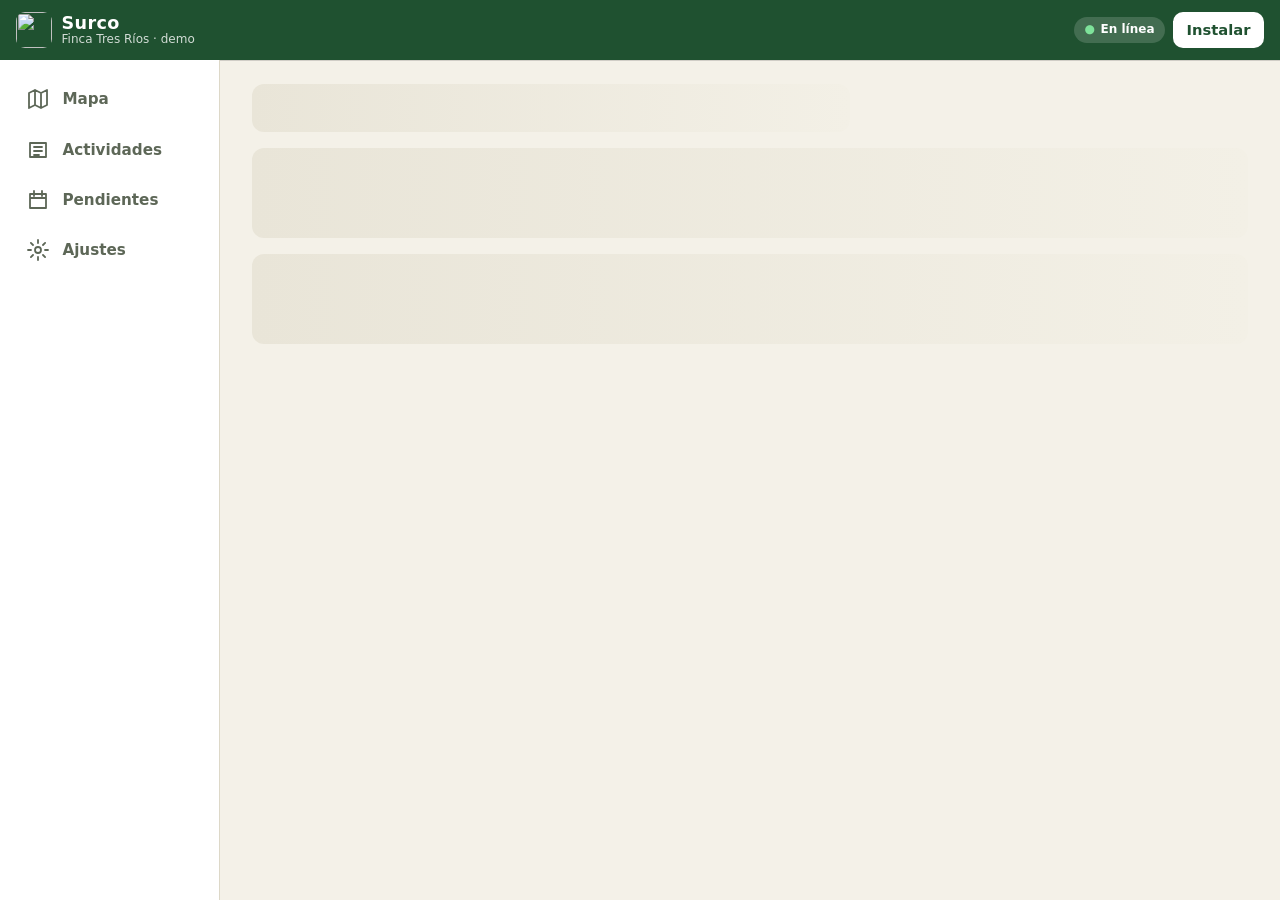
==== index.html @ b9d20996 "feat(shell): App Shell responsivo con navegación inferior/lateral" ====
<!doctype html>
<html lang="es">
<head>
  <meta charset="utf-8">
  <meta name="viewport" content="width=device-width, initial-scale=1, viewport-fit=cover">
  <title>Surco — Mapa de campo</title>
  <meta name="description" content="Mapa electrónico de cultivos con estado por planta, actividades con foto y GPS, y avisos de pendientes. Funciona sin conexión.">
  <meta name="theme-color" content="#1f5130">
  <link rel="manifest" href="manifest.json">
  <link rel="icon" type="image/png" sizes="32x32" href="icons/favicon-32.png">
  <link rel="apple-touch-icon" href="icons/apple-touch-icon.png">
  <meta name="apple-mobile-web-app-capable" content="yes">
  <meta name="apple-mobile-web-app-title" content="Surco">
  <link rel="stylesheet" href="css/app.css">
  <script type="module" src="js/app.js"></script>
</head>
<body>
  <!-- ===================== APP SHELL (parte estática) ===================== -->
  <div class="shell">
    <header class="barra">
      <a class="marca" href="#/mapa" aria-label="Surco, ir al mapa">
        <img src="icons/icon-192.png" alt="" width="36" height="36">
        <span><strong>Surco</strong><small>Finca Tres Ríos · demo</small></span>
      </a>
      <div class="barra-acciones">
        <span id="estado-red" class="chip-red" role="status">En línea</span>
        <button type="button" id="btn-instalar" class="btn btn-claro" hidden>Instalar</button>
      </div>
    </header>

    <nav class="navegacion" aria-label="Secciones">
      <a href="#/mapa" data-ruta="mapa">
        <svg viewBox="0 0 24 24" aria-hidden="true"><path d="M3 6l6-3 6 3 6-3v15l-6 3-6-3-6 3z M9 3v15 M15 6v15"/></svg>
        <span>Mapa</span>
      </a>
      <a href="#/actividades" data-ruta="actividades">
        <svg viewBox="0 0 24 24" aria-hidden="true"><path d="M4 5h16v14H4z M8 9h8 M8 13h8 M8 17h5"/></svg>
        <span>Actividades</span>
      </a>
      <a href="#/pendientes" data-ruta="pendientes">
        <svg viewBox="0 0 24 24" aria-hidden="true"><path d="M4 6h16v14H4z M4 10h16 M8 3v5 M16 3v5"/></svg>
        <span>Pendientes</span>
        <b id="badge-pendientes" class="badge" hidden>0</b>
      </a>
      <a href="#/ajustes" data-ruta="ajustes">
        <svg viewBox="0 0 24 24" aria-hidden="true"><circle cx="12" cy="12" r="3"/><path d="M12 2v3 M12 19v3 M2 12h3 M19 12h3 M4.9 4.9l2.1 2.1 M17 17l2.1 2.1 M4.9 19.1L7 17 M17 7l2.1-2.1"/></svg>
        <span>Ajustes</span>
      </a>
    </nav>

    <!-- ===================== CONTENIDO DINÁMICO (CSR) ===================== -->
    <main id="vista" tabindex="-1">
      <div class="esqueleto" aria-label="Cargando">
        <div></div><div></div><div></div>
      </div>
    </main>
  </div>

  <div id="toasts" class="toasts" aria-live="polite"></div>
  <dialog id="dialogo"></dialog>

  <noscript><p class="panel">Surco necesita JavaScript activado.</p></noscript>
</body>
</html>
---- css/app.css ----
/* =============================================================
   Surco — estilos del App Shell y de las vistas
   Móvil primero · tableta (≥ 700 px) · escritorio (≥ 1024 px)
   ============================================================= */

:root {
  --verde-900: #143a22;
  --verde-800: #1f5130;
  --verde-600: #2f7a47;
  --verde-100: #e3efe4;
  --fondo: #f4f1e8;
  --superficie: #ffffff;
  --borde: #ddd8c8;
  --texto: #1d2a1f;
  --texto-suave: #5d6757;
  --e-bueno: #2e9d4f;
  --e-deshidratada: #e3a90f;
  --e-enferma: #d64545;
  --e-quitar: #6b3fa0;
  --e-hueco: #ffffff;
  --radio: 12px;
  --sombra: 0 1px 2px rgb(0 0 0 / .06), 0 4px 14px rgb(0 0 0 / .06);
  --alto-barra: 60px;
  --alto-nav: 64px;
  color-scheme: light;
}

* { box-sizing: border-box; }
html { -webkit-text-size-adjust: 100%; }
body {
  margin: 0;
  font-family: system-ui, -apple-system, "Segoe UI", Roboto, "Helvetica Neue", Arial, sans-serif;
  font-size: 16px;
  line-height: 1.45;
  color: var(--texto);
  background: var(--fondo);
}
h1, h2, h3 { line-height: 1.2; margin: 0; }
h1 { font-size: 1.45rem; }
h2 { font-size: 1.05rem; }
h3 { font-size: .95rem; margin-top: 1rem; }
code { font-family: ui-monospace, "Cascadia Mono", Consolas, monospace; font-size: .85em; background: var(--verde-100); padding: .1em .35em; border-radius: 4px; }
a { color: var(--verde-600); }
img { max-width: 100%; display: block; }
:focus-visible { outline: 3px solid #f0b429; outline-offset: 2px; }

/* ---------------- App Shell ---------------- */

.shell {
  min-height: 100vh;
  display: grid;
  grid-template-rows: var(--alto-barra) 1fr;
  grid-template-areas: "barra" "contenido";
}

.barra {
  grid-area: barra;
  position: sticky; top: 0; z-index: 20;
  display: flex; align-items: center; justify-content: space-between; gap: .75rem;
  padding: 0 max(1rem, env(safe-area-inset-right)) 0 max(1rem, env(safe-area-inset-left));
  background: var(--verde-800);
  color: #fff;
  box-shadow: 0 1px 0 rgb(0 0 0 / .15);
}
.marca { display: flex; align-items: center; gap: .6rem; color: inherit; text-decoration: none; min-width: 0; }
.marca img { border-radius: 9px; }
.marca span { display: flex; flex-direction: column; line-height: 1.1; }
.marca strong { font-size: 1.1rem; letter-spacing: .02em; }
.marca small { opacity: .8; font-size: .75rem; white-space: nowrap; }
.barra-acciones { display: flex; align-items: center; gap: .5rem; }

.chip-red {
  font-size: .75rem; font-weight: 600;
  padding: .3rem .65rem; border-radius: 99px;
  background: rgb(255 255 255 / .16);
}
.chip-red::before { content: "●"; color: #7ee29a; margin-right: .35rem; }
.chip-red.offline { background: #fde7c4; color: #6b4300; }
.chip-red.offline::before { color: #d98200; }

.navegacion {
  position: fixed; inset: auto 0 0 0; z-index: 20;
  height: calc(var(--alto-nav) + env(safe-area-inset-bottom));
  padding-bottom: env(safe-area-inset-bottom);
  display: grid; grid-template-columns: repeat(4, 1fr);
  background: var(--superficie);
  border-top: 1px solid var(--borde);
}
.navegacion a {
  position: relative;
  display: flex; flex-direction: column; align-items: center; justify-content: center; gap: .15rem;
  color: var(--texto-suave); text-decoration: none; font-size: .72rem; font-weight: 600;
}
.navegacion svg { width: 24px; height: 24px; fill: none; stroke: currentColor; stroke-width: 1.8; stroke-linecap: round; stroke-linejoin: round; }
.navegacion a[aria-current="page"] { color: var(--verde-800); }
.navegacion a[aria-current="page"]::after {
  content: ""; position: absolute; top: 0; left: 30%; right: 30%; height: 3px; border-radius: 0 0 3px 3px; background: var(--verde-800);
}
.badge {
  position: absolute; top: 6px; left: calc(50% + 6px);
  min-width: 1.2rem; height: 1.2rem; padding: 0 .3rem; border-radius: 99px;
  background: var(--e-enferma); color: #fff; font-size: .7rem; line-height: 1.2rem; text-align: center;
}

main {
  grid-area: contenido;
  width: 100%; max-width: 1200px; margin: 0 auto;
  padding: 1rem 1rem calc(var(--alto-nav) + env(safe-area-inset-bottom) + 1.5rem);
  outline: none;
}

/* Tableta y escritorio: la navegación pasa a la izquierda */
@media (min-width: 1024px) {
  .shell {
    grid-template-columns: 220px 1fr;
    grid-template-areas: "barra barra" "nav contenido";
  }
  .navegacion {
    grid-area: nav;
    position: sticky; top: var(--alto-barra); inset: auto;
    height: calc(100vh - var(--alto-barra));
    display: flex; flex-direction: column; gap: .25rem;
    padding: 1rem .75rem; border-top: 0; border-right: 1px solid var(--borde);
  }
  .navegacion a { flex-direction: row; justify-content: flex-start; gap: .75rem; padding: .7rem .9rem; border-radius: 10px; font-size: .95rem; }
  .navegacion a[aria-current="page"] { background: var(--verde-100); }
  .navegacion a[aria-current="page"]::after { display: none; }
  .badge { position: static; margin-left: auto; }
  main { padding: 1.5rem 2rem 2rem; }
}

/* Esqueleto de carga (lo primero que se ve, antes del contenido) */
.esqueleto { display: grid; gap: 1rem; }
.esqueleto div { height: 90px; border-radius: var(--radio); background: linear-gradient(90deg, #e9e5d8, #f3f0e6, #e9e5d8); background-size: 200% 100%; animation: brillo 1.2s infinite; }
.esqueleto div:first-child { height: 48px; width: 60%; }
@keyframes brillo { to { background-position: -200% 0; } }

/* ---------------- Componentes ---------------- */

.encabezado-vista { display: flex; flex-wrap: wrap; align-items: flex-end; justify-content: space-between; gap: .75rem 1rem; margin-bottom: 1rem; }
.sub { color: var(--texto-suave); font-size: .88rem; margin: .2rem 0 0; }
.nota { color: var(--texto-suave); font-size: .85rem; }
.vacio { color: var(--texto-suave); padding: 1rem; text-align: center; list-style: none; }

.btn {
  display: inline-flex; align-items: center; justify-content: center; gap: .4rem;
  min-height: 44px; padding: .55rem 1rem;
  border: 1px solid var(--borde); border-radius: 10px;
  background: var(--superficie); color: var(--texto);
  font: inherit; font-weight: 600; font-size: .92rem; text-decoration: none; cursor: pointer;
}
.btn:hover { border-color: var(--verde-600); }
.btn:disabled { opacity: .55; cursor: progress; }
.btn-primario { background: var(--verde-800); border-color: var(--verde-800); color: #fff; }
.btn-primario:hover { background: var(--verde-900); }
.btn-secundario { background: var(--verde-100); border-color: transparent; color: var(--verde-900); }
.btn-peligro { background: #fbe9e9; border-color: transparent; color: #9b2020; }
.btn-claro { background: #fff; color: var(--verde-800); border: 0; min-height: 36px; padding: .35rem .85rem; }
.btn-chico { min-height: 38px; padding: .35rem .7rem; font-size: .82rem; }
.btn-grande { min-height: 52px; padding: .75rem 1.5rem; font-size: 1rem; }
.btn-icono { width: 44px; height: 44px; border: 0; border-radius: 50%; background: var(--fondo); font-size: 1.1rem; cursor: pointer; }
.fila-botones { display: flex; flex-wrap: wrap; gap: .5rem; margin-top: .75rem; }
.fila-botones.fin { justify-content: flex-end; }

.chip { display: inline-flex; align-items: center; gap: .3rem; padding: .25rem .6rem; border-radius: 99px; background: var(--verde-100); color: var(--verde-900); font-size: .78rem; font-weight: 600; text-decoration: none; }
.chip-gris { background: #eeece4; color: var(--texto-suave); }
.permiso-granted { background: #dcf3e2; color: #17602f; }
.permiso-denied { background: #fbe0e0; color: #8f1d1d; }
.permiso-prompt { background: #fff1cc; color: #6b4b00; }
.permiso-no-soportado { background: #eeece4; color: var(--texto-suave); }

.panel { background: var(--superficie); border: 1px solid var(--borde); border-radius: var(--radio); padding: 1rem; box-shadow: var(--sombra); }
.panel h2 { margin-bottom: .75rem; }
.panel.alerta { border-color: #e9b4b4; }
.rejilla-paneles { display: grid; gap: 1rem; }
@media (min-width: 700px) { .rejilla-paneles { grid-template-columns: 1fr 1fr; } }

.estado-api { font-size: .85rem; color: var(--texto-suave); margin: .5rem 0 0; min-height: 1.2em; }
.estado-api.alerta, .error-form { color: #a32121; font-weight: 600; }
.error-form { min-height: 1.2em; }

.punto { display: inline-block; width: .85rem; height: .85rem; border-radius: 4px; vertical-align: -1px; margin-right: .35rem; border: 1px solid rgb(0 0 0 / .15); }

/* ---------------- Mapa ---------------- */

.clima { display: grid; gap: .1rem; padding: .55rem .85rem; border-radius: 10px; background: var(--superficie); border: 1px solid var(--borde); font-size: .82rem; min-width: 12rem; }
.clima strong { font-size: 1.25rem; color: var(--verde-800); }
.clima small { color: var(--texto-suave); }

.tabs { display: flex; gap: .5rem; overflow-x: auto; padding-bottom: .25rem; margin-bottom: .75rem; scrollbar-width: thin; }
.tab { flex: 0 0 auto; display: flex; flex-direction: column; padding: .5rem .9rem; border-radius: 10px; border: 1px solid var(--borde); background: var(--superficie); color: var(--texto); text-decoration: none; font-weight: 600; font-size: .9rem; }
.tab small { font-weight: 400; color: var(--texto-suave); font-size: .75rem; }
.tab[aria-current="page"] { background: var(--verde-800); border-color: var(--verde-800); color: #fff; }
.tab[aria-current="page"] small { color: rgb(255 255 255 / .8); }

.resumen { display: grid; grid-template-columns: repeat(auto-fit, minmax(118px, 1fr)); gap: .5rem; margin-bottom: .75rem; }
.kpi { background: var(--superficie); border: 1px solid var(--borde); border-radius: 10px; padding: .55rem .75rem; display: flex; flex-direction: column; }
.kpi strong { font-size: 1.2rem; }
.kpi span:last-child { font-size: .75rem; color: var(--texto-suave); }
.semaforo-verde { border-left: 6px solid var(--e-bueno); }
.semaforo-amarillo { border-left: 6px solid var(--e-deshidratada); }
.semaforo-rojo { border-left: 6px solid var(--e-enferma); }

.mapa-scroll { overflow-x: auto; background: #ebe5d2; border-radius: var(--radio); padding: .75rem; border: 1px solid var(--borde); -webkit-overflow-scrolling: touch; }
.mapa {
  display: grid;
  grid-template-columns: 2.6rem repeat(var(--columnas), minmax(2.35rem, 1fr));
  gap: 5px;
  min-width: max-content;
}
@media (min-width: 1024px) { .mapa { min-width: 0; } }
.mapa-col, .mapa-surco, .mapa-esquina { display: grid; place-items: center; font-size: .7rem; font-weight: 700; color: var(--texto-suave); }
.mapa-surco { background: #ddd5bc; border-radius: 6px; color: #4b4535; }
.planta {
  aspect-ratio: 1; min-height: 2.35rem;
  border: 2px solid rgb(0 0 0 / .12); border-radius: 50%;
  font: 700 .78rem/1 system-ui, sans-serif; color: #fff; cursor: pointer;
  text-shadow: 0 1px 1px rgb(0 0 0 / .35);
  transition: transform .1s;
}
.planta:hover { transform: scale(1.1); }
.planta:active { transform: scale(.95); }
.e-bueno { background: var(--e-bueno); }
.e-deshidratada { background: var(--e-deshidratada); }
.e-enferma { background: var(--e-enferma); }
.e-quitar { background: var(--e-quitar); }
.e-hueco { background: var(--e-hueco); }
.planta.e-hueco { border: 2px dashed #8a8370; color: #8a8370; text-shadow: none; background: transparent; }
.planta.e-quitar { background: repeating-linear-gradient(45deg, var(--e-quitar) 0 4px, #8a5cc4 4px 8px); }
.punto.e-hueco { border-style: dashed; border-color: #8a8370; }

.leyenda { display: flex; flex-wrap: wrap; gap: .4rem 1rem; padding: 0; margin: .9rem 0 .25rem; list-style: none; font-size: .85rem; }

/* ---------------- Diálogos ---------------- */

dialog { width: min(560px, calc(100vw - 1.5rem)); max-height: calc(100vh - 2rem); padding: 0; border: 0; border-radius: 16px; box-shadow: 0 20px 60px rgb(0 0 0 / .3); }
dialog::backdrop { background: rgb(20 30 20 / .55); }
@media (max-width: 699px) {
  dialog[open] { margin: auto 0 0; width: 100vw; max-width: 100vw; border-radius: 18px 18px 0 0; }
}
.ficha { padding: 1rem 1.1rem 1.1rem; }
.ficha-cabecera { display: flex; justify-content: space-between; align-items: flex-start; gap: 1rem; }
.ficha-cabecera h2 { font-size: 1.2rem; margin: .1rem 0 .3rem; }
.estados { border: 0; padding: 0; margin: 1rem 0 0; display: grid; grid-template-columns: 1fr 1fr; gap: .4rem; }
.estados legend { font-weight: 700; font-size: .95rem; margin-bottom: .4rem; }
.opcion-estado { display: flex; align-items: center; gap: .2rem; padding: .55rem .6rem; border: 1px solid var(--borde); border-radius: 10px; cursor: pointer; font-size: .88rem; }
.opcion-estado:has(input:checked) { border-color: var(--verde-800); background: var(--verde-100); font-weight: 600; }
.opcion-estado input { accent-color: var(--verde-800); }
.historial { list-style: none; padding: 0; margin: .5rem 0 0; display: grid; gap: .5rem; max-height: 220px; overflow: auto; }
.historial li { display: flex; gap: .6rem; align-items: center; font-size: .88rem; padding: .5rem; border-radius: 8px; background: var(--fondo); }
.historial img { width: 52px; height: 52px; object-fit: cover; border-radius: 6px; flex: none; }
.ficha-acciones { display: flex; justify-content: space-between; gap: .5rem; margin-top: 1rem; flex-wrap: wrap; }

.camara { padding: 1rem; }
.camara video { width: 100%; border-radius: 10px; background: #000; aspect-ratio: 4 / 3; object-fit: cover; }

/* ---------------- Formularios ---------------- */

.formulario { display: grid; gap: 1rem; }
.campos { display: grid; gap: .8rem; }
@media (min-width: 700px) { .campos { grid-template-columns: 1fr 1fr; } .ancho { grid-column: 1 / -1; } }
label { display: grid; gap: .3rem; font-weight: 600; font-size: .88rem; }
input, select, textarea {
  width: 100%; min-height: 44px; padding: .55rem .7rem;
  border: 1px solid var(--borde); border-radius: 10px; background: var(--superficie);
  font: inherit; font-weight: 400; color: var(--texto);
}
input[type="radio"], input[type="checkbox"] { width: 1.1rem; height: 1.1rem; min-height: 0; padding: 0; margin: 0 .35rem 0 0; flex: none; }
textarea { resize: vertical; }
input:focus, select:focus, textarea:focus { border-color: var(--verde-600); outline: 2px solid var(--verde-100); }
details summary { cursor: pointer; }
details[open] summary { margin-bottom: .75rem; }

.evidencia { display: grid; gap: 1rem; }
@media (min-width: 700px) { .evidencia { grid-template-columns: 1fr 1fr; } }
.foto-vista, .geo-vista { min-height: 150px; border-radius: 10px; background: var(--fondo); border: 1px dashed var(--borde); display: grid; place-items: center; color: var(--texto-suave); overflow: hidden; text-align: center; padding: .5rem; }
.foto-vista img { width: 100%; max-height: 260px; object-fit: contain; }
.geo-vista { align-content: center; gap: .25rem; font-size: .9rem; }
.geo-vista strong { color: var(--texto); font-size: 1rem; }

/* ---------------- Listas ---------------- */

.filtros { display: flex; gap: .4rem; overflow-x: auto; padding-bottom: .4rem; margin-bottom: .75rem; }
.chip-filtro { flex: none; padding: .4rem .8rem; border-radius: 99px; border: 1px solid var(--borde); background: var(--superficie); color: var(--texto); text-decoration: none; font-size: .82rem; font-weight: 600; }
.chip-filtro[aria-current="true"] { background: var(--verde-800); border-color: var(--verde-800); color: #fff; }

.tarjetas { list-style: none; padding: 0; margin: 0; display: grid; gap: .75rem; }
@media (min-width: 700px) { .tarjetas { grid-template-columns: repeat(auto-fill, minmax(330px, 1fr)); } }
.tarjeta { display: grid; grid-template-columns: 96px 1fr; gap: .75rem; padding: .75rem; background: var(--superficie); border: 1px solid var(--borde); border-radius: var(--radio); box-shadow: var(--sombra); }
.tarjeta img, .foto-vacia { width: 96px; height: 96px; object-fit: cover; border-radius: 8px; }
.foto-vacia { display: grid; place-items: center; background: var(--fondo); color: var(--texto-suave); font-size: .72rem; }
.tarjeta-cuerpo { min-width: 0; display: grid; gap: .25rem; font-size: .88rem; }
.tarjeta-cuerpo p { margin: 0; overflow-wrap: anywhere; }
.tarjeta-titulo { display: flex; justify-content: space-between; gap: .5rem; align-items: baseline; }
.tarjeta-titulo time { font-size: .75rem; color: var(--texto-suave); white-space: nowrap; }
.tarjeta .chip { justify-self: start; }

.grupo-tareas { margin-bottom: 1.25rem; }
.grupo-tareas h2 { display: flex; align-items: center; gap: .5rem; margin-bottom: .5rem; }
.contador { font-size: .75rem; padding: .1rem .5rem; border-radius: 99px; background: var(--borde); }
.grupo-tareas ul { list-style: none; padding: 0; margin: 0; display: grid; gap: .5rem; }
.tarea { display: flex; justify-content: space-between; align-items: center; gap: .75rem; flex-wrap: wrap; padding: .75rem .9rem; background: var(--superficie); border: 1px solid var(--borde); border-left: 6px solid var(--borde); border-radius: 10px; }
.tarea p { margin: .1rem 0 0; }
.tarea.vencida { border-left-color: var(--e-enferma); background: #fff7f6; }
.tarea.hoy { border-left-color: var(--e-deshidratada); }
.tarea.proxima { border-left-color: var(--e-bueno); }
.tarea.hecha { opacity: .7; }
.tarea-acciones { display: flex; gap: .4rem; }

.lista-permisos { list-style: none; padding: 0; margin: 0; display: grid; gap: .1rem; }
.lista-permisos li { display: flex; justify-content: space-between; align-items: center; gap: .75rem; padding: .5rem 0; border-bottom: 1px solid #efece2; font-size: .9rem; }

/* ---------------- Avisos ---------------- */

.toasts { position: fixed; z-index: 50; left: 50%; transform: translateX(-50%); bottom: calc(var(--alto-nav) + env(safe-area-inset-bottom) + .75rem); display: grid; gap: .5rem; width: min(440px, calc(100vw - 1.5rem)); }
@media (min-width: 1024px) { .toasts { bottom: 1.25rem; } }
.toast { display: flex; justify-content: space-between; align-items: center; gap: .75rem; padding: .75rem 1rem; border-radius: 10px; background: #1d2a1f; color: #fff; font-size: .9rem; box-shadow: 0 8px 24px rgb(0 0 0 / .25); animation: entra .2s ease-out; }
.toast button { flex: none; border: 0; border-radius: 8px; padding: .4rem .8rem; background: #7ee29a; color: #0f2b17; font-weight: 700; cursor: pointer; }
@keyframes entra { from { transform: translateY(8px); opacity: 0; } }

@media (prefers-reduced-motion: reduce) {
  *, *::before, *::after { animation: none !important; transition: none !important; }
}
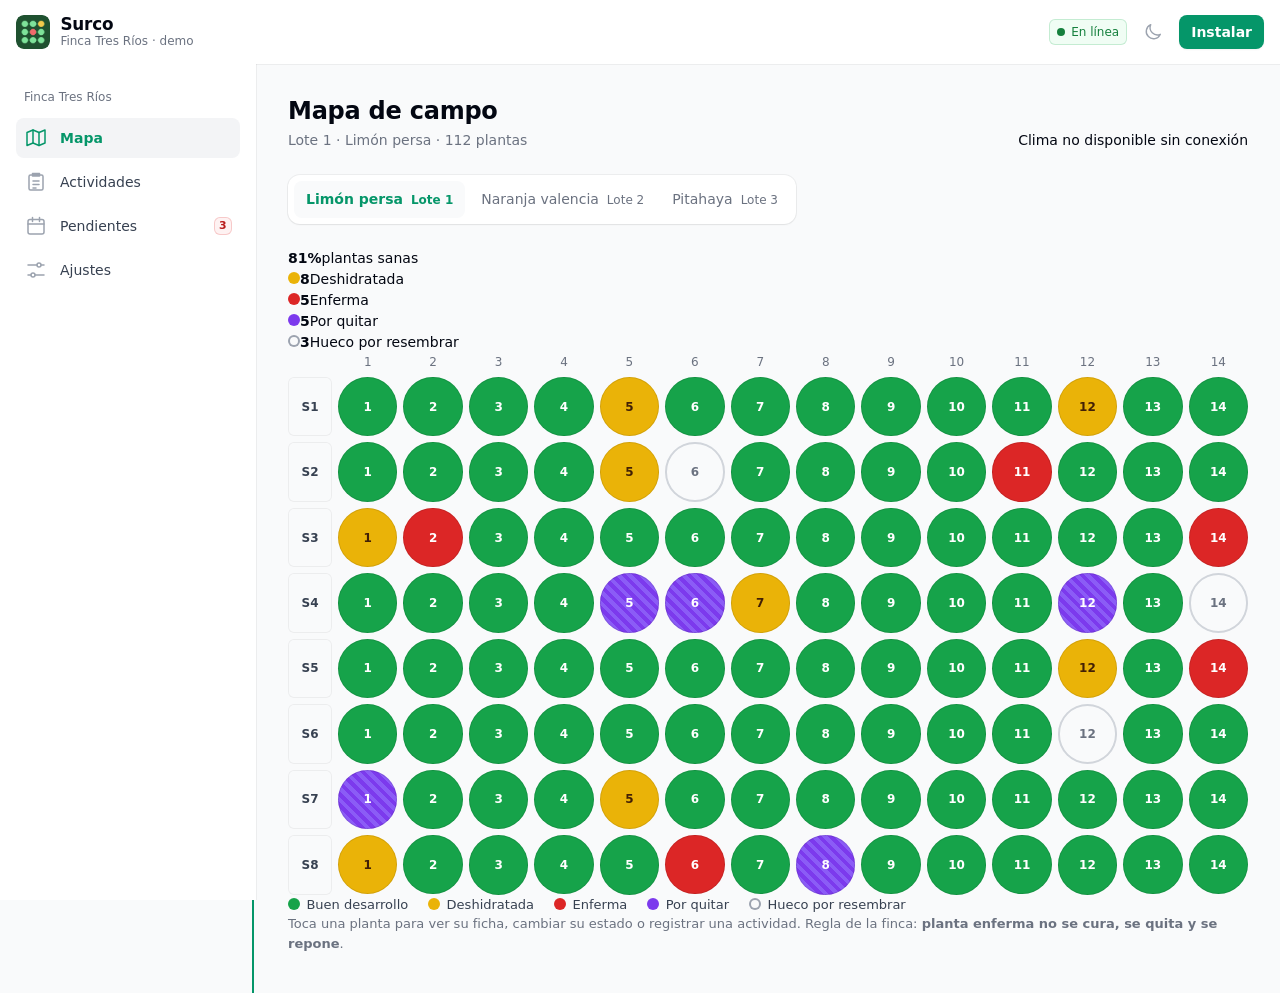
==== commit 0c864352: "style(shell): rediseño estilo Filament (tokens, barra, sidebar) y modo oscuro" ====
--- a/index.html
+++ b/index.html
@@ -5,13 +5,25 @@
   <meta name="viewport" content="width=device-width, initial-scale=1, viewport-fit=cover">
   <title>Surco — Mapa de campo</title>
   <meta name="description" content="Mapa electrónico de cultivos con estado por planta, actividades con foto y GPS, y avisos de pendientes. Funciona sin conexión.">
-  <meta name="theme-color" content="#1f5130">
+  <meta name="theme-color" content="#ffffff">
   <link rel="manifest" href="manifest.json">
   <link rel="icon" type="image/png" sizes="32x32" href="icons/favicon-32.png">
   <link rel="apple-touch-icon" href="icons/apple-touch-icon.png">
   <meta name="apple-mobile-web-app-capable" content="yes">
   <meta name="apple-mobile-web-app-title" content="Surco">
-  <link rel="stylesheet" href="css/app.css">
+  <!-- Aplica el tema guardado ANTES de pintar (evita el parpadeo claro→oscuro) -->
+  <script>
+    (function () {
+      var t = localStorage.getItem('surco-tema') || 'sistema';
+      if (t === 'oscuro' || (t === 'sistema' && matchMedia('(prefers-color-scheme: dark)').matches)) {
+        document.documentElement.setAttribute('data-oscuro', '');
+      }
+    })();
+  </script>
+  <link rel="stylesheet" href="css/base.css">
+  <link rel="stylesheet" href="css/mapa.css">
+  <link rel="stylesheet" href="css/actividades.css">
+  <link rel="stylesheet" href="css/pendientes-ajustes.css">
   <script type="module" src="js/app.js"></script>
 </head>
 <body>
@@ -19,31 +31,35 @@
   <div class="shell">
     <header class="barra">
       <a class="marca" href="#/mapa" aria-label="Surco, ir al mapa">
-        <img src="icons/icon-192.png" alt="" width="36" height="36">
+        <img src="icons/icon-192.png" alt="" width="34" height="34">
         <span><strong>Surco</strong><small>Finca Tres Ríos · demo</small></span>
       </a>
       <div class="barra-acciones">
         <span id="estado-red" class="chip-red" role="status">En línea</span>
-        <button type="button" id="btn-instalar" class="btn btn-claro" hidden>Instalar</button>
+        <button type="button" id="btn-tema" class="btn-icono" aria-label="Cambiar tema claro/oscuro" title="Cambiar tema">
+          <svg viewBox="0 0 24 24" aria-hidden="true"><path d="M20 14.5A8 8 0 0 1 9.5 4a8 8 0 1 0 10.5 10.5Z"/></svg>
+        </button>
+        <button type="button" id="btn-instalar" class="btn btn-primario btn-claro" hidden>Instalar</button>
       </div>
     </header>
 
     <nav class="navegacion" aria-label="Secciones">
+      <p class="nav-grupo">Finca Tres Ríos</p>
       <a href="#/mapa" data-ruta="mapa">
-        <svg viewBox="0 0 24 24" aria-hidden="true"><path d="M3 6l6-3 6 3 6-3v15l-6 3-6-3-6 3z M9 3v15 M15 6v15"/></svg>
+        <svg viewBox="0 0 24 24" aria-hidden="true"><path d="M9 4 3 6.5v13L9 17l6 2.5 6-2.5v-13L15 6.5 9 4Z"/><path d="M9 4v13M15 6.5v13"/></svg>
         <span>Mapa</span>
       </a>
       <a href="#/actividades" data-ruta="actividades">
-        <svg viewBox="0 0 24 24" aria-hidden="true"><path d="M4 5h16v14H4z M8 9h8 M8 13h8 M8 17h5"/></svg>
+        <svg viewBox="0 0 24 24" aria-hidden="true"><path d="M9 4.5h6M8.5 3.5h7v2.5h-7z"/><path d="M8.5 5H6.5A1.5 1.5 0 0 0 5 6.5v12A1.5 1.5 0 0 0 6.5 20h11a1.5 1.5 0 0 0 1.5-1.5v-12A1.5 1.5 0 0 0 17.5 5h-2"/><path d="M9 11h6M9 14.5h6M9 18h3"/></svg>
         <span>Actividades</span>
       </a>
       <a href="#/pendientes" data-ruta="pendientes">
-        <svg viewBox="0 0 24 24" aria-hidden="true"><path d="M4 6h16v14H4z M4 10h16 M8 3v5 M16 3v5"/></svg>
+        <svg viewBox="0 0 24 24" aria-hidden="true"><rect x="4" y="5.5" width="16" height="14.5" rx="2"/><path d="M4 10h16M8.5 3.5v4M15.5 3.5v4"/></svg>
         <span>Pendientes</span>
-        <b id="badge-pendientes" class="badge" hidden>0</b>
+        <b id="badge-pendientes" class="badge-nav" hidden>0</b>
       </a>
       <a href="#/ajustes" data-ruta="ajustes">
-        <svg viewBox="0 0 24 24" aria-hidden="true"><circle cx="12" cy="12" r="3"/><path d="M12 2v3 M12 19v3 M2 12h3 M19 12h3 M4.9 4.9l2.1 2.1 M17 17l2.1 2.1 M4.9 19.1L7 17 M17 7l2.1-2.1"/></svg>
+        <svg viewBox="0 0 24 24" aria-hidden="true"><path d="M4 7h9M17 7h3M4 17h3M11 17h9"/><circle cx="15" cy="7" r="2"/><circle cx="9" cy="17" r="2"/></svg>
         <span>Ajustes</span>
       </a>
     </nav>
--- a/css/base.css
+++ b/css/base.css
@@ -0,0 +1,364 @@
+/* =============================================================
+   base.css — Tokens de diseño (estilo Filament), App Shell y componentes
+   Primario: verde campo (emerald). Modo claro y oscuro.
+   Móvil primero · tableta (≥ 700 px) · escritorio (≥ 1024 px)
+   ============================================================= */
+
+:root {
+  /* Primario (emerald) */
+  --p-50: #ecfdf5; --p-100: #d1fae5; --p-400: #34d399; --p-500: #10b981; --p-600: #059669; --p-700: #047857;
+  /* Grises (gray de Filament/Tailwind) */
+  --g-50: #f9fafb; --g-100: #f3f4f6; --g-200: #e5e7eb; --g-300: #d1d5db; --g-400: #9ca3af;
+  --g-500: #6b7280; --g-600: #4b5563; --g-700: #374151; --g-800: #1f2937; --g-900: #111827; --g-950: #030712;
+
+  /* Semánticos (modo claro) */
+  --fondo: var(--g-50);
+  --superficie: #ffffff;
+  --superficie-2: var(--g-50);          /* encabezados de tabla, zonas hundidas */
+  --texto: var(--g-950);
+  --texto-suave: var(--g-500);
+  --texto-medio: var(--g-700);
+  --anillo: rgb(3 7 18 / .05);           /* ring-gray-950/5 */
+  --anillo-fuerte: rgb(3 7 18 / .1);     /* ring-gray-950/10 */
+  --separador: var(--g-100);
+  --primario: var(--p-600);
+  --primario-hover: var(--p-500);
+  --primario-texto: var(--p-600);
+  --primario-suave: var(--p-50);
+  --sombra: 0 1px 2px rgb(0 0 0 / .05);
+  --sombra-modal: 0 20px 25px -5px rgb(0 0 0 / .1), 0 8px 10px -6px rgb(0 0 0 / .1);
+
+  /* Estados de planta (semáforo, iguales en ambos temas) */
+  --e-bueno: #16a34a;
+  --e-deshidratada: #eab308;
+  --e-enferma: #dc2626;
+  --e-quitar: #7c3aed;
+
+  --radio-xl: 12px;
+  --radio-lg: 8px;
+  --radio-md: 6px;
+  --alto-barra: 64px;
+  --alto-nav: 64px;
+  --ancho-sidebar: 256px;
+  --fuente: Inter, ui-sans-serif, system-ui, -apple-system, "Segoe UI", Roboto, "Helvetica Neue", Arial, sans-serif;
+  color-scheme: light;
+}
+
+/* Modo oscuro: js/tema.js pone data-oscuro en <html> según Ajustes o el sistema */
+:root[data-oscuro] {
+  --fondo: var(--g-950);
+  --superficie: var(--g-900);
+  --superficie-2: rgb(255 255 255 / .03);
+  --texto: #ffffff;
+  --texto-suave: var(--g-400);
+  --texto-medio: var(--g-300);
+  --anillo: rgb(255 255 255 / .1);
+  --anillo-fuerte: rgb(255 255 255 / .2);
+  --separador: rgb(255 255 255 / .05);
+  --primario: var(--p-500);
+  --primario-hover: var(--p-400);
+  --primario-texto: var(--p-400);
+  --primario-suave: rgb(16 185 129 / .1);
+  --sombra: none;
+  color-scheme: dark;
+}
+
+* { box-sizing: border-box; }
+html { -webkit-text-size-adjust: 100%; }
+body {
+  margin: 0;
+  font-family: var(--fuente);
+  font-size: 14px;
+  line-height: 1.5;
+  color: var(--texto);
+  background: var(--fondo);
+  -webkit-font-smoothing: antialiased;
+}
+h1, h2, h3 { line-height: 1.25; margin: 0; color: var(--texto); }
+h1 { font-size: 1.5rem; font-weight: 700; letter-spacing: -.01em; }
+h2 { font-size: 1rem; font-weight: 600; }
+h3 { font-size: .875rem; font-weight: 600; }
+p { margin: 0; }
+code { font-family: ui-monospace, "Cascadia Mono", Consolas, monospace; font-size: .8em; background: var(--superficie-2); box-shadow: inset 0 0 0 1px var(--anillo); padding: .1em .4em; border-radius: var(--radio-md); }
+a { color: var(--primario-texto); text-decoration: none; }
+a:hover { text-decoration: underline; }
+img { max-width: 100%; display: block; }
+svg { flex: none; }
+:focus-visible { outline: 2px solid var(--primario); outline-offset: 2px; }
+
+/* ---------------- App Shell ---------------- */
+
+.shell {
+  min-height: 100vh;
+  display: grid;
+  grid-template-rows: var(--alto-barra) 1fr;
+  grid-template-areas: "barra" "contenido";
+}
+
+.barra {
+  grid-area: barra;
+  position: sticky; top: 0; z-index: 20;
+  display: flex; align-items: center; justify-content: space-between; gap: .75rem;
+  padding: 0 max(1rem, env(safe-area-inset-right)) 0 max(1rem, env(safe-area-inset-left));
+  background: var(--superficie);
+  box-shadow: 0 0 0 1px var(--anillo);
+}
+.marca { display: flex; align-items: center; gap: .65rem; color: var(--texto); min-width: 0; }
+.marca:hover { text-decoration: none; }
+.marca img { border-radius: 8px; }
+.marca span { display: flex; flex-direction: column; line-height: 1.15; }
+.marca strong { font-size: 1.05rem; font-weight: 700; letter-spacing: -.01em; }
+.marca small { color: var(--texto-suave); font-size: .75rem; white-space: nowrap; }
+.barra-acciones { display: flex; align-items: center; gap: .5rem; }
+
+.chip-red {
+  display: inline-flex; align-items: center; gap: .375rem;
+  font-size: .75rem; font-weight: 500;
+  padding: .25rem .5rem; border-radius: var(--radio-md);
+  color: #15803d; background: #f0fdf4; box-shadow: inset 0 0 0 1px rgb(22 163 74 / .2);
+}
+.chip-red::before { content: ""; width: .5rem; height: .5rem; border-radius: 50%; background: currentColor; }
+.chip-red.offline { color: #b45309; background: #fffbeb; box-shadow: inset 0 0 0 1px rgb(217 119 6 / .25); }
+
+.navegacion {
+  position: fixed; inset: auto 0 0 0; z-index: 20;
+  height: calc(var(--alto-nav) + env(safe-area-inset-bottom));
+  padding-bottom: env(safe-area-inset-bottom);
+  display: grid; grid-template-columns: repeat(4, 1fr);
+  background: var(--superficie);
+  box-shadow: 0 0 0 1px var(--anillo);
+}
+.nav-grupo { display: none; }
+.navegacion a {
+  position: relative;
+  display: flex; flex-direction: column; align-items: center; justify-content: center; gap: .2rem;
+  color: var(--texto-medio); font-size: .7rem; font-weight: 500;
+}
+.navegacion a:hover { text-decoration: none; color: var(--texto); }
+.navegacion svg { width: 24px; height: 24px; fill: none; stroke: var(--g-400); stroke-width: 1.5; stroke-linecap: round; stroke-linejoin: round; }
+.navegacion a[aria-current="page"] { color: var(--primario-texto); font-weight: 600; }
+.navegacion a[aria-current="page"] svg { stroke: var(--primario-texto); }
+.badge-nav {
+  position: absolute; top: 7px; left: calc(50% + 5px);
+  min-width: 1.15rem; height: 1.15rem; padding: 0 .3rem; border-radius: var(--radio-md);
+  background: #fef2f2; color: #b91c1c; box-shadow: inset 0 0 0 1px rgb(220 38 38 / .2);
+  font-size: .68rem; font-weight: 600; line-height: 1.15rem; text-align: center;
+}
+
+main {
+  grid-area: contenido;
+  width: 100%; max-width: 1280px; margin: 0 auto;
+  padding: 1.25rem 1rem calc(var(--alto-nav) + env(safe-area-inset-bottom) + 1.5rem);
+  outline: none;
+}
+
+@media (min-width: 1024px) {
+  .shell {
+    grid-template-columns: var(--ancho-sidebar) 1fr;
+    grid-template-areas: "barra barra" "nav contenido";
+  }
+  .navegacion {
+    grid-area: nav;
+    position: sticky; top: var(--alto-barra); inset: auto;
+    height: calc(100vh - var(--alto-barra));
+    display: flex; flex-direction: column; gap: .25rem;
+    padding: 1.5rem 1rem;
+    box-shadow: 1px 0 0 var(--anillo);
+  }
+  .nav-grupo { display: block; padding: 0 .5rem .5rem; font-size: .75rem; font-weight: 500; color: var(--texto-suave); }
+  .navegacion a { flex-direction: row; justify-content: flex-start; gap: .75rem; padding: .5rem .5rem; border-radius: var(--radio-lg); font-size: .875rem; font-weight: 500; }
+  .navegacion a:hover { background: var(--superficie-2); }
+  .navegacion a[aria-current="page"] { background: var(--g-100); }
+  :root[data-oscuro] .navegacion a[aria-current="page"] { background: rgb(255 255 255 / .05); }
+  .badge-nav { position: static; margin-left: auto; }
+  main { padding: 2rem 2rem 2.5rem; }
+}
+
+/* Esqueleto de carga */
+.esqueleto { display: grid; gap: 1rem; }
+.esqueleto div { height: 96px; border-radius: var(--radio-xl); background: linear-gradient(90deg, var(--g-100), var(--g-50), var(--g-100)); background-size: 200% 100%; animation: brillo 1.2s infinite; }
+.esqueleto div:first-child { height: 40px; width: 40%; }
+@keyframes brillo { to { background-position: -200% 0; } }
+
+/* ---------------- Encabezado de página ---------------- */
+
+.encabezado-vista { display: flex; flex-wrap: wrap; align-items: flex-end; justify-content: space-between; gap: 1rem; margin-bottom: 1.5rem; }
+.migas { display: flex; gap: .4rem; font-size: .8125rem; color: var(--texto-suave); margin-bottom: .35rem; }
+.migas span + span::before { content: "›"; margin-right: .4rem; color: var(--g-400); }
+.sub { color: var(--texto-suave); font-size: .875rem; margin-top: .25rem; }
+.nota { color: var(--texto-suave); font-size: .8125rem; }
+.vacio { color: var(--texto-suave); padding: 2rem 1rem; text-align: center; list-style: none; }
+
+/* ---------------- Botones ---------------- */
+
+.btn {
+  display: inline-flex; align-items: center; justify-content: center; gap: .375rem;
+  min-height: 40px; padding: .5rem .875rem;
+  border: 0; border-radius: var(--radio-lg);
+  background: var(--superficie); color: var(--texto);
+  box-shadow: var(--sombra), inset 0 0 0 1px var(--anillo-fuerte);
+  font: inherit; font-size: .875rem; font-weight: 600; cursor: pointer; white-space: nowrap;
+  transition: background-color .15s;
+}
+.btn:hover { background: var(--superficie-2); text-decoration: none; }
+.btn:disabled { opacity: .6; cursor: progress; }
+.btn svg { width: 20px; height: 20px; fill: none; stroke: currentColor; stroke-width: 1.5; stroke-linecap: round; stroke-linejoin: round; }
+.btn-primario { background: var(--primario); color: #fff; box-shadow: var(--sombra); }
+.btn-primario:hover { background: var(--primario-hover); }
+.btn-secundario { /* botón gris de Filament = estilo base */ }
+.btn-peligro { background: #dc2626; color: #fff; box-shadow: var(--sombra); }
+.btn-peligro:hover { background: #ef4444; }
+.btn-claro { min-height: 34px; padding: .375rem .75rem; }
+.btn-chico { min-height: 34px; padding: .375rem .625rem; font-size: .8125rem; }
+.btn-grande { min-height: 44px; padding: .625rem 1.25rem; }
+.btn-icono { width: 36px; height: 36px; min-height: 0; padding: 0; border: 0; border-radius: var(--radio-lg); background: transparent; color: var(--g-400); cursor: pointer; display: inline-grid; place-items: center; }
+.btn-icono:hover { background: var(--superficie-2); color: var(--texto-suave); }
+.btn-icono svg { width: 22px; height: 22px; fill: none; stroke: currentColor; stroke-width: 1.5; stroke-linecap: round; stroke-linejoin: round; }
+.fila-botones { display: flex; flex-wrap: wrap; gap: .75rem; margin-top: 1rem; }
+.fila-botones.fin { justify-content: flex-end; }
+
+/* ---------------- Badges ---------------- */
+
+.badge, .chip {
+  display: inline-flex; align-items: center; gap: .3rem;
+  padding: .125rem .5rem; border-radius: var(--radio-md);
+  font-size: .75rem; font-weight: 500; line-height: 1.25rem; white-space: nowrap;
+  color: var(--g-600); background: var(--g-50); box-shadow: inset 0 0 0 1px rgb(107 114 128 / .2);
+}
+a.chip:hover { text-decoration: none; filter: brightness(.97); }
+.b-success, .chip { color: #15803d; background: #f0fdf4; box-shadow: inset 0 0 0 1px rgb(22 163 74 / .2); }
+.b-warning { color: #b45309; background: #fffbeb; box-shadow: inset 0 0 0 1px rgb(217 119 6 / .25); }
+.b-danger { color: #b91c1c; background: #fef2f2; box-shadow: inset 0 0 0 1px rgb(220 38 38 / .2); }
+.b-info { color: #1d4ed8; background: #eff6ff; box-shadow: inset 0 0 0 1px rgb(37 99 235 / .2); }
+.b-primary { color: var(--p-700); background: var(--p-50); box-shadow: inset 0 0 0 1px rgb(5 150 105 / .2); }
+.b-violet { color: #6d28d9; background: #f5f3ff; box-shadow: inset 0 0 0 1px rgb(124 58 237 / .2); }
+.b-gray, .chip-gris { color: var(--g-600); background: var(--g-50); box-shadow: inset 0 0 0 1px rgb(107 114 128 / .2); }
+
+/* Badges en modo oscuro (primero el gris genérico, luego las variantes) */
+:root[data-oscuro] :is(.b-gray, .chip-gris, .badge, .permiso-no-soportado) { color: var(--g-300); background: rgb(255 255 255 / .05); box-shadow: inset 0 0 0 1px rgb(255 255 255 / .1); }
+:root[data-oscuro] :is(.b-success, .chip, .permiso-granted, .chip-red) { color: #4ade80; background: rgb(74 222 128 / .1); box-shadow: inset 0 0 0 1px rgb(74 222 128 / .2); }
+:root[data-oscuro] :is(.b-warning, .permiso-prompt, .chip-red.offline) { color: #fbbf24; background: rgb(251 191 36 / .1); box-shadow: inset 0 0 0 1px rgb(251 191 36 / .2); }
+:root[data-oscuro] :is(.b-danger, .permiso-denied, .badge-nav) { color: #f87171; background: rgb(248 113 113 / .1); box-shadow: inset 0 0 0 1px rgb(248 113 113 / .2); }
+:root[data-oscuro] .b-info { color: #60a5fa; background: rgb(96 165 250 / .1); box-shadow: inset 0 0 0 1px rgb(96 165 250 / .2); }
+:root[data-oscuro] .b-primary { color: var(--p-400); background: rgb(52 211 153 / .1); box-shadow: inset 0 0 0 1px rgb(52 211 153 / .2); }
+:root[data-oscuro] .b-violet { color: #a78bfa; background: rgb(167 139 250 / .1); box-shadow: inset 0 0 0 1px rgb(167 139 250 / .2); }
+:root[data-oscuro] .esqueleto div { background: linear-gradient(90deg, var(--g-900), var(--g-800), var(--g-900)); background-size: 200% 100%; }
+
+/* Permisos (Ajustes) */
+.permiso-granted { color: #15803d; background: #f0fdf4; box-shadow: inset 0 0 0 1px rgb(22 163 74 / .2); }
+.permiso-denied { color: #b91c1c; background: #fef2f2; box-shadow: inset 0 0 0 1px rgb(220 38 38 / .2); }
+.permiso-prompt { color: #b45309; background: #fffbeb; box-shadow: inset 0 0 0 1px rgb(217 119 6 / .25); }
+.permiso-no-soportado { color: var(--g-600); background: var(--g-50); box-shadow: inset 0 0 0 1px rgb(107 114 128 / .2); }
+
+/* ---------------- Secciones (Filament Section) ---------------- */
+
+.seccion, .panel {
+  background: var(--superficie);
+  border-radius: var(--radio-xl);
+  box-shadow: var(--sombra), 0 0 0 1px var(--anillo);
+}
+.panel { padding: 1.25rem 1.5rem; }
+.seccion + .seccion { margin-top: 1.5rem; }
+.seccion-cabecera { display: flex; flex-wrap: wrap; align-items: center; justify-content: space-between; gap: .75rem 1rem; padding: 1rem 1.5rem; }
+.seccion-cabecera p { color: var(--texto-suave); font-size: .875rem; margin-top: .15rem; }
+.seccion-cuerpo { padding: 1.5rem; border-top: 1px solid var(--separador); }
+.seccion-cuerpo.sin-padding { padding: 0; }
+.seccion-pie { display: flex; flex-wrap: wrap; justify-content: flex-end; gap: .75rem; padding: 1rem 1.5rem; border-top: 1px solid var(--separador); }
+.panel h2 { margin-bottom: .75rem; }
+.panel.alerta, .seccion.alerta { box-shadow: 0 0 0 1px rgb(220 38 38 / .3); }
+.rejilla-paneles { display: grid; gap: 1.5rem; align-items: start; }
+@media (min-width: 900px) { .rejilla-paneles { grid-template-columns: 1fr 1fr; } }
+
+/* ---------------- Stats widgets (Filament Stats Overview) ---------------- */
+
+.stats { display: grid; gap: 1rem; grid-template-columns: repeat(auto-fit, minmax(135px, 1fr)); margin-bottom: 1.5rem; }
+.stat { background: var(--superficie); border-radius: var(--radio-xl); box-shadow: var(--sombra), 0 0 0 1px var(--anillo); padding: 1rem 1.25rem; display: grid; gap: .35rem; align-content: start; }
+.stat-etiqueta { display: flex; align-items: center; gap: .4rem; font-size: .8125rem; font-weight: 500; color: var(--texto-suave); }
+.stat-valor { font-size: 1.75rem; font-weight: 600; letter-spacing: -.02em; line-height: 1.1; color: var(--texto); }
+.stat-desc { display: flex; align-items: center; gap: .3rem; font-size: .8125rem; color: var(--texto-suave); }
+.stat-desc.c-success { color: #16a34a; } .stat-desc.c-warning { color: #d97706; } .stat-desc.c-danger { color: #dc2626; }
+@media (min-width: 1024px) { .stat-valor { font-size: 1.875rem; } }
+
+/* ---------------- Formularios ---------------- */
+
+.formulario { display: grid; gap: 1.5rem; }
+.campos { display: grid; gap: 1.25rem; }
+@media (min-width: 700px) { .campos { grid-template-columns: 1fr 1fr; } .ancho { grid-column: 1 / -1; } }
+label { display: grid; gap: .5rem; font-weight: 500; font-size: .875rem; color: var(--texto); }
+input, select, textarea {
+  width: 100%; min-height: 40px; padding: .5rem .75rem;
+  border: 0; border-radius: var(--radio-lg);
+  background: var(--superficie); color: var(--texto);
+  box-shadow: var(--sombra), inset 0 0 0 1px var(--anillo-fuerte);
+  font: inherit; font-size: .875rem; font-weight: 400;
+}
+:root[data-oscuro] :is(input, select, textarea) { background: rgb(255 255 255 / .05); }
+input:focus, select:focus, textarea:focus { outline: none; box-shadow: inset 0 0 0 2px var(--primario); }
+input[type="radio"], input[type="checkbox"] { width: 1rem; height: 1rem; min-height: 0; padding: 0; margin: 0; flex: none; box-shadow: none; accent-color: var(--primario); }
+textarea { resize: vertical; }
+details > summary { cursor: pointer; list-style: none; }
+details > summary::-webkit-details-marker { display: none; }
+
+.estado-api { font-size: .8125rem; color: var(--texto-suave); margin-top: .5rem; min-height: 1.2em; }
+.estado-api.alerta, .error-form { color: #dc2626; font-weight: 500; }
+.error-form { min-height: 1.2em; }
+
+/* ---------------- Tablas (Filament Table) ---------------- */
+
+.tabla-envoltura { overflow-x: auto; }
+.tabla { width: 100%; border-collapse: collapse; font-size: .875rem; }
+.tabla th { text-align: left; font-weight: 600; color: var(--texto); background: var(--superficie-2); padding: .75rem 1rem; white-space: nowrap; border-bottom: 1px solid var(--separador); }
+.tabla td { padding: .75rem 1rem; border-bottom: 1px solid var(--separador); vertical-align: middle; color: var(--texto); }
+.tabla tr:last-child td { border-bottom: 0; }
+.tabla tbody tr:hover td { background: var(--superficie-2); }
+.tabla .suave { color: var(--texto-suave); }
+.tabla .acciones { text-align: right; white-space: nowrap; }
+
+/* En móvil, cada fila se convierte en tarjeta */
+@media (max-width: 767px) {
+  .tabla thead { display: none; }
+  .tabla, .tabla tbody, .tabla tr, .tabla td { display: block; width: 100%; }
+  .tabla tr { padding: .75rem 1rem; border-bottom: 1px solid var(--separador); }
+  .tabla tr:last-child { border-bottom: 0; }
+  .tabla td { border: 0; padding: .2rem 0; }
+  .tabla td[data-col]::before { content: attr(data-col); display: block; font-size: .75rem; color: var(--texto-suave); }
+  .tabla .acciones { text-align: left; padding-top: .5rem; }
+  .tabla tbody tr:hover td { background: transparent; }
+}
+
+/* ---------------- Pestañas (Filament Tabs) ---------------- */
+
+.tabs { display: inline-flex; gap: .25rem; max-width: 100%; overflow-x: auto; padding: .375rem; margin-bottom: 1.5rem; background: var(--superficie); border-radius: var(--radio-xl); box-shadow: var(--sombra), 0 0 0 1px var(--anillo); scrollbar-width: none; }
+.tab { flex: none; display: flex; align-items: center; gap: .5rem; padding: .5rem .75rem; border-radius: var(--radio-lg); color: var(--texto-suave); font-weight: 500; font-size: .875rem; white-space: nowrap; }
+.tab:hover { text-decoration: none; color: var(--texto); background: var(--superficie-2); }
+.tab small { font-size: .75rem; }
+.tab[aria-current="page"], .tab[aria-current="true"] { background: var(--superficie-2); color: var(--primario-texto); font-weight: 600; }
+
+/* ---------------- Modales (Filament Modal) ---------------- */
+
+dialog { width: min(560px, calc(100vw - 1.5rem)); max-height: calc(100vh - 2rem); padding: 0; border: 0; border-radius: var(--radio-xl); background: var(--superficie); color: var(--texto); box-shadow: var(--sombra-modal), 0 0 0 1px var(--anillo); }
+dialog::backdrop { background: rgb(3 7 18 / .5); }
+@media (max-width: 699px) {
+  dialog[open] { margin: auto 0 0; width: 100vw; max-width: 100vw; border-radius: 16px 16px 0 0; }
+}
+.modal-cabecera { display: flex; justify-content: space-between; align-items: flex-start; gap: 1rem; padding: 1.5rem 1.5rem 0; }
+.modal-cabecera h2 { font-size: 1.125rem; }
+.modal-cuerpo { padding: 1.25rem 1.5rem; }
+.modal-pie { display: flex; flex-wrap: wrap; justify-content: flex-end; gap: .75rem; padding: 0 1.5rem 1.5rem; }
+
+/* ---------------- Notificaciones (Filament Notifications) ---------------- */
+
+.toasts { position: fixed; z-index: 50; left: 50%; transform: translateX(-50%); bottom: calc(var(--alto-nav) + env(safe-area-inset-bottom) + .75rem); display: grid; gap: .75rem; width: min(400px, calc(100vw - 1.5rem)); }
+@media (min-width: 1024px) { .toasts { left: auto; right: 1.5rem; transform: none; bottom: auto; top: calc(var(--alto-barra) + 1rem); } }
+.toast { display: flex; justify-content: space-between; align-items: center; gap: .75rem; padding: 1rem; border-radius: var(--radio-xl); background: var(--superficie); color: var(--texto); font-size: .875rem; font-weight: 500; box-shadow: var(--sombra-modal), 0 0 0 1px var(--anillo); animation: entra .2s ease-out; }
+.toast::before { content: ""; flex: none; width: 1.25rem; height: 1.25rem; border-radius: 50%; background: var(--primario) url("data:image/svg+xml,%3Csvg xmlns='http://www.w3.org/2000/svg' viewBox='0 0 24 24' fill='none' stroke='white' stroke-width='3' stroke-linecap='round' stroke-linejoin='round'%3E%3Cpath d='M6 12.5l4 4 8-9'/%3E%3C/svg%3E") center / 70% no-repeat; }
+.toast > span { flex: 1; }
+.toast button { flex: none; border: 0; border-radius: var(--radio-lg); padding: .375rem .75rem; background: var(--primario); color: #fff; font: inherit; font-weight: 600; cursor: pointer; }
+@keyframes entra { from { transform: translateY(-6px); opacity: 0; } }
+
+.sr { position: absolute; width: 1px; height: 1px; overflow: hidden; clip: rect(0 0 0 0); white-space: nowrap; }
+.punto { display: inline-block; width: .75rem; height: .75rem; border-radius: 50%; flex: none; }
+
+@media (prefers-reduced-motion: reduce) {
+  *, *::before, *::after { animation: none !important; transition: none !important; }
+}
--- a/css/mapa.css
+++ b/css/mapa.css
@@ -0,0 +1,50 @@
+/* =============================================================
+   mapa.css — Vista Mapa: widget de clima, mapa de plantas y ficha
+   ============================================================= */
+
+.clima-valor { display: flex; align-items: baseline; gap: .5rem; }
+.clima-valor small { font-size: .8125rem; font-weight: 500; color: var(--texto-suave); letter-spacing: 0; }
+
+.mapa-scroll { overflow-x: auto; -webkit-overflow-scrolling: touch; }
+.mapa {
+  display: grid;
+  grid-template-columns: 2.75rem repeat(var(--columnas), minmax(2.25rem, 1fr));
+  gap: 6px;
+  min-width: max-content;
+}
+@media (min-width: 1024px) { .mapa { min-width: 0; } }
+.mapa-col, .mapa-surco, .mapa-esquina { display: grid; place-items: center; font-size: .75rem; font-weight: 500; color: var(--texto-suave); }
+.mapa-surco { border-radius: var(--radio-md); background: var(--superficie-2); box-shadow: inset 0 0 0 1px var(--anillo); color: var(--texto-medio); font-weight: 600; }
+
+.planta {
+  aspect-ratio: 1; min-height: 2.25rem;
+  border: 0; border-radius: 50%;
+  font: 600 .75rem/1 var(--fuente); color: #fff; cursor: pointer;
+  box-shadow: inset 0 0 0 1px rgb(0 0 0 / .1);
+  transition: transform .1s, box-shadow .1s;
+}
+.planta:hover { transform: scale(1.12); box-shadow: 0 0 0 3px var(--superficie), 0 0 0 5px var(--primario); }
+.planta:active { transform: scale(.95); }
+.e-bueno { background: var(--e-bueno); }
+.e-deshidratada { background: var(--e-deshidratada); color: #422006; }
+.e-enferma { background: var(--e-enferma); }
+.e-quitar { background: repeating-linear-gradient(45deg, var(--e-quitar) 0 4px, #8b5cf6 4px 8px); }
+.e-hueco { background: transparent; }
+.planta.e-hueco { box-shadow: inset 0 0 0 2px var(--g-300); color: var(--texto-suave); background-image: none; }
+:root[data-oscuro] .planta.e-hueco { box-shadow: inset 0 0 0 2px var(--g-600); }
+.punto.e-hueco { box-shadow: inset 0 0 0 2px var(--g-400); }
+.punto.e-quitar { background: var(--e-quitar); }
+
+.leyenda { display: flex; flex-wrap: wrap; gap: .5rem 1.25rem; padding: 0; margin: 0; list-style: none; font-size: .8125rem; color: var(--texto-medio); }
+.leyenda li { display: inline-flex; align-items: center; gap: .4rem; }
+
+/* Ficha de planta (modal) */
+.estados { border: 0; padding: 0; margin: 0; display: grid; grid-template-columns: 1fr 1fr; gap: .5rem; }
+.estados legend { font-weight: 500; font-size: .875rem; margin-bottom: .5rem; }
+.opcion-estado { display: flex; align-items: center; gap: .5rem; padding: .625rem .75rem; border-radius: var(--radio-lg); box-shadow: inset 0 0 0 1px var(--anillo-fuerte); cursor: pointer; font-size: .8125rem; font-weight: 500; }
+.opcion-estado:hover { background: var(--superficie-2); }
+.opcion-estado:has(input:checked) { box-shadow: inset 0 0 0 2px var(--primario); background: var(--primario-suave); }
+.historial { list-style: none; padding: 0; margin: .75rem 0 0; display: grid; gap: .5rem; max-height: 230px; overflow: auto; }
+.historial li { display: flex; gap: .75rem; align-items: center; font-size: .8125rem; padding: .625rem .75rem; border-radius: var(--radio-lg); background: var(--superficie-2); box-shadow: inset 0 0 0 1px var(--anillo); }
+.historial img { width: 48px; height: 48px; object-fit: cover; border-radius: var(--radio-md); flex: none; }
+.historial small { color: var(--texto-suave); }
--- a/css/actividades.css
+++ b/css/actividades.css
@@ -0,0 +1,27 @@
+/* =============================================================
+   actividades.css — Tabla de actividades, formulario y cámara
+   ============================================================= */
+
+.miniatura, .miniatura-vacia { width: 48px; height: 48px; border-radius: var(--radio-lg); object-fit: cover; box-shadow: inset 0 0 0 1px var(--anillo); }
+.miniatura-vacia { display: grid; place-items: center; background: var(--superficie-2); color: var(--g-400); }
+.miniatura-vacia svg { width: 22px; height: 22px; fill: none; stroke: currentColor; stroke-width: 1.5; }
+.celda-actividad { display: flex; align-items: center; gap: .75rem; min-width: 0; }
+.celda-actividad .notas { color: var(--texto-suave); font-size: .8125rem; max-width: 34ch; overflow: hidden; text-overflow: ellipsis; white-space: nowrap; }
+@media (max-width: 767px) { .celda-actividad .notas { white-space: normal; max-width: none; } }
+
+/* Formulario: evidencia (foto + GPS) */
+.evidencia { display: grid; gap: 1.5rem; }
+@media (min-width: 700px) { .evidencia { grid-template-columns: 1fr 1fr; } }
+.evidencia h3 { display: flex; align-items: center; gap: .5rem; margin-bottom: .75rem; }
+.evidencia h3 svg { width: 20px; height: 20px; fill: none; stroke: var(--g-400); stroke-width: 1.5; stroke-linecap: round; stroke-linejoin: round; }
+.foto-vista, .geo-vista {
+  min-height: 170px; border-radius: var(--radio-lg);
+  background: var(--superficie-2); box-shadow: inset 0 0 0 1px var(--anillo);
+  display: grid; place-items: center; align-content: center; gap: .25rem;
+  color: var(--texto-suave); font-size: .8125rem; text-align: center; overflow: hidden; padding: .75rem;
+}
+.foto-vista img { width: 100%; max-height: 260px; object-fit: contain; border-radius: var(--radio-md); }
+.geo-vista strong { color: var(--texto); font-size: 1rem; font-weight: 600; }
+
+.camara { padding: 1.5rem; display: grid; gap: .75rem; }
+.camara video { width: 100%; border-radius: var(--radio-lg); background: #000; aspect-ratio: 4 / 3; object-fit: cover; }
--- a/css/pendientes-ajustes.css
+++ b/css/pendientes-ajustes.css
@@ -0,0 +1,26 @@
+/* =============================================================
+   pendientes-ajustes.css — Vistas Pendientes y Ajustes
+   ============================================================= */
+
+/* Pendientes */
+.fila-vencida td:first-child { box-shadow: inset 3px 0 0 #dc2626; }
+.fila-hecha td { color: var(--texto-suave); }
+.fila-hecha .titulo-tarea { text-decoration: line-through; text-decoration-color: var(--g-300); }
+.titulo-tarea { font-weight: 500; }
+.programar summary { display: flex; align-items: center; justify-content: space-between; gap: 1rem; padding: 1rem 1.5rem; }
+.programar summary::after { content: "+"; font-size: 1.25rem; color: var(--g-400); }
+.programar[open] summary::after { content: "−"; }
+
+/* Ajustes */
+.lista-datos { list-style: none; padding: 0; margin: 0; }
+.lista-datos li { display: flex; justify-content: space-between; align-items: center; gap: 1rem; padding: .75rem 0; border-bottom: 1px solid var(--separador); font-size: .875rem; }
+.lista-datos li:first-child { padding-top: 0; }
+.lista-datos li:last-child { border-bottom: 0; padding-bottom: 0; }
+.lista-datos span:first-child { color: var(--texto-medio); }
+
+/* Selector de tema (segmentado) */
+.segmentado { display: inline-flex; padding: .25rem; gap: .25rem; border-radius: var(--radio-lg); background: var(--superficie-2); box-shadow: inset 0 0 0 1px var(--anillo); }
+.segmentado label { display: flex; align-items: center; gap: .4rem; padding: .375rem .75rem; border-radius: var(--radio-md); cursor: pointer; font-size: .8125rem; color: var(--texto-suave); }
+.segmentado input { position: absolute; opacity: 0; pointer-events: none; }
+.segmentado label:has(input:checked) { background: var(--superficie); color: var(--texto); box-shadow: var(--sombra), 0 0 0 1px var(--anillo); font-weight: 600; }
+.segmentado label:has(input:focus-visible) { outline: 2px solid var(--primario); }
